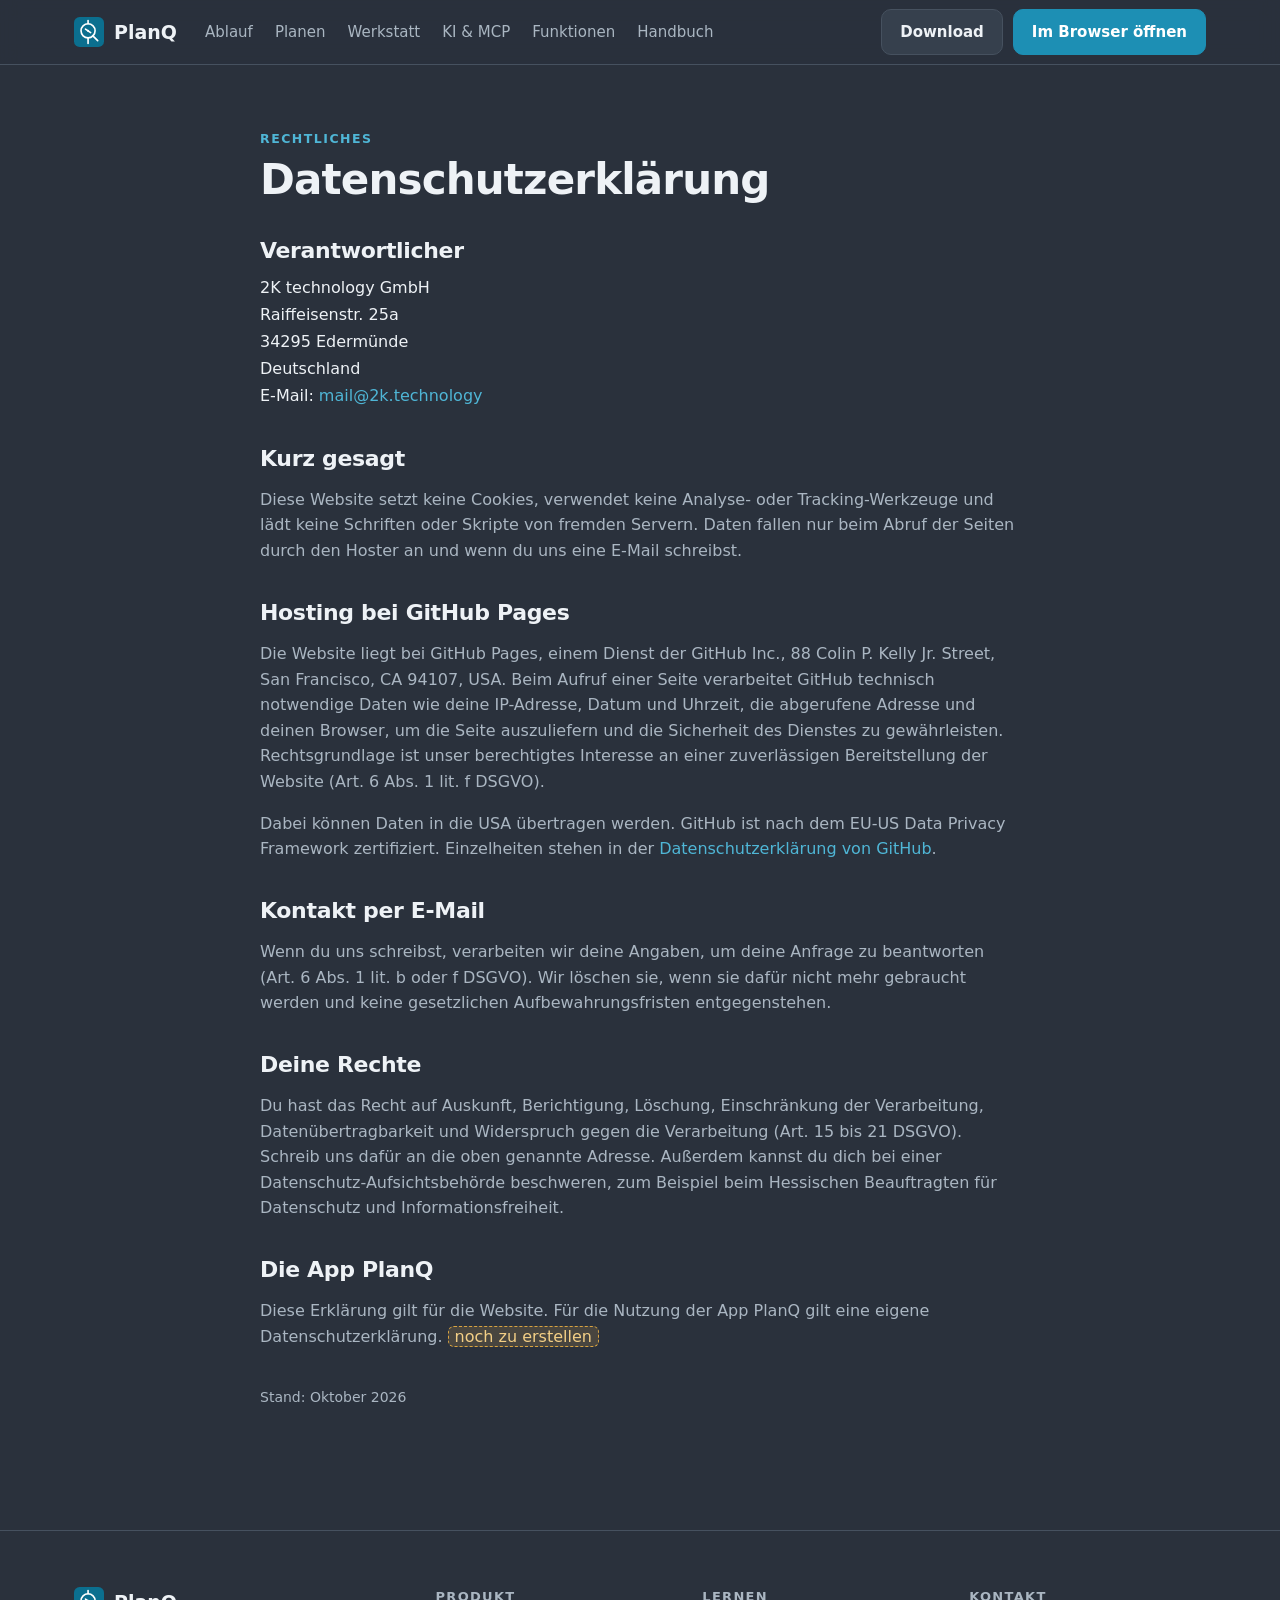
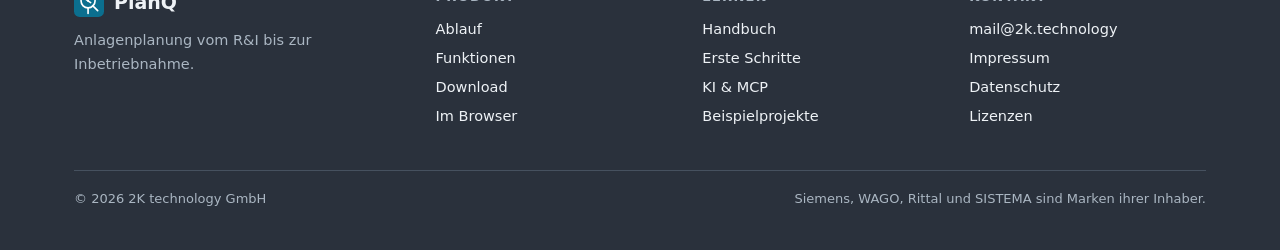
==== datenschutz.html @ 9663e70c "Add imprint and privacy pages Move the page styles into a shared style.css so all pages use the same" ====
<!doctype html>
<html lang="de" style="color-scheme:dark">
<head>
<meta charset="utf-8">
<meta name="viewport" content="width=device-width, initial-scale=1">
<title>Datenschutz · PlanQ</title>
<meta name="description" content="Datenschutzerklärung für die Website von PlanQ.">
<meta name="theme-color" content="#2a313c">
<link rel="icon" href="img/icon.svg" type="image/svg+xml">
<link rel="stylesheet" href="style.css">
</head>
<body>
<a class="skip" href="#inhalt">Zum Inhalt springen</a>

<header>
  <div class="wrap nav">
    <a class="brand" href="index.html"><img src="img/icon.svg" alt="">PlanQ</a>
    <ul>
      <li><a href="index.html#ablauf">Ablauf</a></li>
      <li><a href="index.html#planen">Planen</a></li>
      <li><a href="index.html#werkstatt">Werkstatt</a></li>
      <li><a href="index.html#ki">KI &amp; MCP</a></li>
      <li><a href="index.html#funktionen">Funktionen</a></li>
      <li><a href="#">Handbuch</a></li>
    </ul>
    <div class="btns">
      <a class="btn" href="#">Download</a>
      <a class="btn primary" href="#">Im Browser öffnen</a>
    </div>
  </div>
</header>

<main id="inhalt">
<div class="wrap legal">
<div class="eyebrow">Rechtliches</div>
<h1>Datenschutzerklärung</h1>
<h2>Verantwortlicher</h2>
<address>2K technology GmbH<br>Raiffeisenstr. 25a<br>34295 Edermünde<br>Deutschland<br>E-Mail: <a href="mailto:mail@2k.technology">mail@2k.technology</a></address>
<h2>Kurz gesagt</h2>
<p>Diese Website setzt keine Cookies, verwendet keine Analyse- oder Tracking-Werkzeuge und lädt keine Schriften oder Skripte von fremden Servern. Daten fallen nur beim Abruf der Seiten durch den Hoster an und wenn du uns eine E-Mail schreibst.</p>
<h2>Hosting bei GitHub Pages</h2>
<p>Die Website liegt bei GitHub Pages, einem Dienst der GitHub Inc., 88 Colin P. Kelly Jr. Street, San Francisco, CA 94107, USA. Beim Aufruf einer Seite verarbeitet GitHub technisch notwendige Daten wie deine IP-Adresse, Datum und Uhrzeit, die abgerufene Adresse und deinen Browser, um die Seite auszuliefern und die Sicherheit des Dienstes zu gewährleisten. Rechtsgrundlage ist unser berechtigtes Interesse an einer zuverlässigen Bereitstellung der Website (Art. 6 Abs. 1 lit. f DSGVO).</p>
<p>Dabei können Daten in die USA übertragen werden. GitHub ist nach dem EU-US Data Privacy Framework zertifiziert. Einzelheiten stehen in der <a href="https://docs.github.com/de/site-policy/privacy-policies/github-general-privacy-statement">Datenschutzerklärung von GitHub</a>.</p>
<h2>Kontakt per E-Mail</h2>
<p>Wenn du uns schreibst, verarbeiten wir deine Angaben, um deine Anfrage zu beantworten (Art. 6 Abs. 1 lit. b oder f DSGVO). Wir löschen sie, wenn sie dafür nicht mehr gebraucht werden und keine gesetzlichen Aufbewahrungsfristen entgegenstehen.</p>
<h2>Deine Rechte</h2>
<p>Du hast das Recht auf Auskunft, Berichtigung, Löschung, Einschränkung der Verarbeitung, Datenübertragbarkeit und Widerspruch gegen die Verarbeitung (Art. 15 bis 21 DSGVO). Schreib uns dafür an die oben genannte Adresse. Außerdem kannst du dich bei einer Datenschutz-Aufsichtsbehörde beschweren, zum Beispiel beim Hessischen Beauftragten für Datenschutz und Informationsfreiheit.</p>
<h2>Die App PlanQ</h2>
<p>Diese Erklärung gilt für die Website. Für die Nutzung der App PlanQ gilt eine eigene Datenschutzerklärung. <span class="todo">noch zu erstellen</span></p>
<p style="margin-top:36px;font-size:14px">Stand: Oktober 2026</p>
</div>
</main>

<footer>
  <div class="wrap">
    <div class="foot">
      <div><a class="brand" href="index.html"><img src="img/icon.svg" alt="">PlanQ</a><p style="color:var(--muted);margin:12px 0 0;max-width:280px">Anlagenplanung vom R&amp;I bis zur Inbetriebnahme.</p></div>
      <div><h4>Produkt</h4><ul><li><a href="index.html#ablauf">Ablauf</a></li><li><a href="index.html#funktionen">Funktionen</a></li><li><a href="#">Download</a></li><li><a href="#">Im Browser</a></li></ul></div>
      <div><h4>Lernen</h4><ul><li><a href="#">Handbuch</a></li><li><a href="#">Erste Schritte</a></li><li><a href="index.html#ki">KI &amp; MCP</a></li><li><a href="index.html#beispiele">Beispielprojekte</a></li></ul></div>
      <div><h4>Kontakt</h4><ul><li><a href="mailto:mail@2k.technology">mail@2k.technology</a></li><li><a href="impressum.html">Impressum</a></li><li><a href="datenschutz.html">Datenschutz</a></li><li><a href="#">Lizenzen</a></li></ul></div>
    </div>
    <div class="small"><span>© 2026 2K technology GmbH</span><span>Siemens, WAGO, Rittal und SISTEMA sind Marken ihrer Inhaber.</span></div>
  </div>
</footer>
</body>
</html>
---- style.css ----
:root{
  --bg:#2a313c; --bg2:#303844; --card:#36404d; --line:#46515f;
  --text:#eef2f6; --muted:#aab6c2; --accent:#4fb6d6; --accent-soft:rgba(79,182,214,.16); --accent-ink:#ffffff;
  --btn:#1d8fb4; --btn-hover:#2aa0c6;
  --shadow:0 1px 2px rgba(0,0,0,.18),0 10px 30px rgba(0,0,0,.25);
  --radius:14px;
}
*{box-sizing:border-box}
html{scroll-behavior:smooth}
body{margin:0;background:var(--bg);color:var(--text);font:16px/1.6 system-ui,-apple-system,"Segoe UI",Roboto,"Helvetica Neue",Arial,sans-serif;-webkit-font-smoothing:antialiased}
img{max-width:100%;height:auto;display:block}
a{color:var(--accent);text-decoration:none}
a:hover{text-decoration:underline}
.wrap{max-width:1180px;margin:0 auto;padding:0 24px}
.skip{position:absolute;left:-999px}
.skip:focus{left:16px;top:12px;background:var(--card);padding:6px 10px;z-index:10}

/* Header */
header{position:sticky;top:0;z-index:5;background:rgba(42,49,60,.9);backdrop-filter:blur(10px);border-bottom:1px solid var(--line)}
.nav{display:flex;align-items:center;gap:28px;height:64px}
.brand{display:flex;align-items:center;gap:10px;font-weight:700;font-size:19px;color:var(--text)}
.brand img{width:30px;height:30px}
.nav ul{display:flex;gap:22px;list-style:none;margin:0;padding:0;flex:1}
.nav ul a{color:var(--muted);font-size:15px}
.nav ul a:hover{color:var(--text);text-decoration:none}
.btn{display:inline-flex;align-items:center;gap:8px;padding:10px 18px;border-radius:10px;font-weight:600;font-size:15px;border:1px solid var(--line);background:var(--card);color:var(--text);white-space:nowrap}
.btn:hover{text-decoration:none;border-color:#6a7787}
.btn.primary{background:var(--btn);border-color:var(--btn);color:var(--accent-ink)}
.btn.primary:hover{background:var(--btn-hover)}
.nav .btns{display:flex;gap:10px}

/* Hero */
.hero{padding:72px 0 40px;background:radial-gradient(1100px 500px at 70% 0%,rgba(79,182,214,.16),transparent 70%),linear-gradient(180deg,#323b48 0%,var(--bg) 100%)}
.eyebrow{text-transform:uppercase;letter-spacing:.12em;font-size:12.5px;font-weight:700;color:var(--accent)}
h1{font-size:clamp(34px,5vw,56px);line-height:1.08;letter-spacing:-.02em;margin:14px 0 18px;max-width:900px}
.lead{font-size:19px;color:var(--muted);max-width:720px;margin:0 0 28px}
.cta{display:flex;flex-wrap:wrap;gap:12px}
.meta{margin-top:22px;font-size:14px;color:var(--muted);display:flex;flex-wrap:wrap;gap:8px 18px}
.meta span::before{content:"";display:inline-block;width:7px;height:7px;border-radius:50%;background:#4cc38a;margin-right:7px;vertical-align:1px}
.shot{border-radius:var(--radius);border:1px solid var(--line);background:var(--card);box-shadow:var(--shadow);overflow:hidden}
.hero .shot{margin-top:48px}
.caption{font-size:13.5px;color:var(--muted);margin-top:10px}

/* Sections */
section{padding:84px 0}
section.alt{background:var(--bg2)}
h2{font-size:clamp(28px,3.4vw,40px);line-height:1.15;letter-spacing:-.015em;margin:10px 0 14px}
.intro{color:var(--muted);font-size:18px;max-width:720px;margin:0 0 40px}

/* Process steps */
.steps{display:grid;grid-template-columns:repeat(4,1fr);gap:18px}
.step{background:var(--card);border:1px solid var(--line);border-radius:var(--radius);overflow:hidden;display:flex;flex-direction:column}
.step img{aspect-ratio:16/10;object-fit:cover;object-position:top left;border-bottom:1px solid var(--line)}
.step .body{padding:18px 20px 22px}
.num{display:inline-block;font-size:12px;font-weight:700;letter-spacing:.1em;color:var(--accent);text-transform:uppercase}
.step h3{margin:6px 0 6px;font-size:19px}
.step p{margin:0;color:var(--muted);font-size:15px}

/* Two-column split */
.split{display:grid;grid-template-columns:1fr 1.25fr;gap:56px;align-items:center}
.split.rev{grid-template-columns:1.25fr 1fr}
.split.rev .text{order:2}
.list{list-style:none;padding:0;margin:22px 0 0}
.list li{padding:10px 0 10px 34px;position:relative;border-top:1px solid var(--line)}
.list li:last-child{border-bottom:1px solid var(--line)}
.list b{display:block}
.list span{color:var(--muted);font-size:15px}
.list li::before{content:counter(li);counter-increment:li;position:absolute;left:0;top:11px;width:22px;height:22px;border-radius:50%;background:var(--accent-soft);color:var(--accent);font-size:12px;font-weight:700;display:grid;place-items:center}
.list{counter-reset:li}
.note{margin-top:20px;padding:12px 16px;border-left:3px solid var(--accent);background:var(--accent-soft);border-radius:0 10px 10px 0;font-size:15px}

/* Workshop devices */
.devices{display:grid;grid-template-columns:2.2fr 1fr;gap:20px;align-items:end}

/* Feature tiles */
.grid{display:grid;grid-template-columns:repeat(4,1fr);gap:18px}
.tile{background:var(--card);border:1px solid var(--line);border-radius:var(--radius);padding:20px}
.tile h3{font-size:16.5px;margin:10px 0 6px}
.tile p{margin:0;color:var(--muted);font-size:14.5px}
.ico{width:36px;height:36px;border-radius:9px;background:var(--accent-soft);display:grid;place-items:center}
.ico svg{width:20px;height:20px;stroke:var(--accent);fill:none;stroke-width:2;stroke-linecap:round;stroke-linejoin:round}

/* Examples */
.examples{display:grid;grid-template-columns:1fr 1fr;gap:22px}
.example{background:var(--card);border:1px solid var(--line);border-radius:var(--radius);overflow:hidden}
.example img{aspect-ratio:16/9;object-fit:cover;object-position:center top}
.example .body{padding:18px 22px 22px}
.example h3{margin:0 0 6px}
.example p{margin:0;color:var(--muted);font-size:15px}

/* Closing CTA band */
.band{background:linear-gradient(120deg,#17708f,#1d8fb4);color:#fff;border-radius:20px;padding:52px 48px;display:flex;align-items:center;justify-content:space-between;gap:30px;flex-wrap:wrap}
.band h2{margin:0 0 6px;color:#fff}
.band p{margin:0;color:#d4ebf3}
.band .btn{border-color:#fff;background:#fff;color:#17232c}
.band .btn.ghost{background:transparent;color:#fff;border-color:rgba(255,255,255,.55)}

footer{padding:56px 0 40px;border-top:1px solid var(--line);margin-top:84px;font-size:14.5px}
.foot{display:grid;grid-template-columns:1.4fr 1fr 1fr 1fr;gap:30px}
.foot h4{margin:0 0 10px;font-size:13px;text-transform:uppercase;letter-spacing:.1em;color:var(--muted)}
.foot ul{list-style:none;margin:0;padding:0}
.foot li{margin:6px 0}
.foot a{color:var(--text)}
.small{color:var(--muted);font-size:13px;margin-top:36px;border-top:1px solid var(--line);padding-top:18px;display:flex;justify-content:space-between;flex-wrap:wrap;gap:10px}

@media (max-width:980px){
  .nav ul{display:none}
  .steps{grid-template-columns:1fr 1fr}
  .grid{grid-template-columns:1fr 1fr}
  .split,.split.rev{grid-template-columns:1fr;gap:28px}
  .split.rev .text{order:0}
  .foot{grid-template-columns:1fr 1fr}
}
@media (max-width:620px){
  .wrap{padding:0 16px}
  .nav .btns .btn:not(.primary){display:none}
  .hero{padding-top:44px}
  section{padding:60px 0}
  .steps,.grid,.examples,.devices{grid-template-columns:1fr}
  .band{padding:36px 24px}
  .foot{grid-template-columns:1fr}
}

/* Legal pages */
.legal{padding:64px 0 24px;max-width:760px}
.legal h1{font-size:clamp(30px,4vw,42px);margin:8px 0 28px}
.legal h2{font-size:22px;margin:36px 0 10px}
.legal p,.legal li{color:var(--muted)}
.legal address{font-style:normal;color:var(--text);line-height:1.7}
.legal .todo{background:rgba(255,190,80,.14);border:1px dashed #d9a441;color:#f3cf86;border-radius:6px;padding:0 6px}
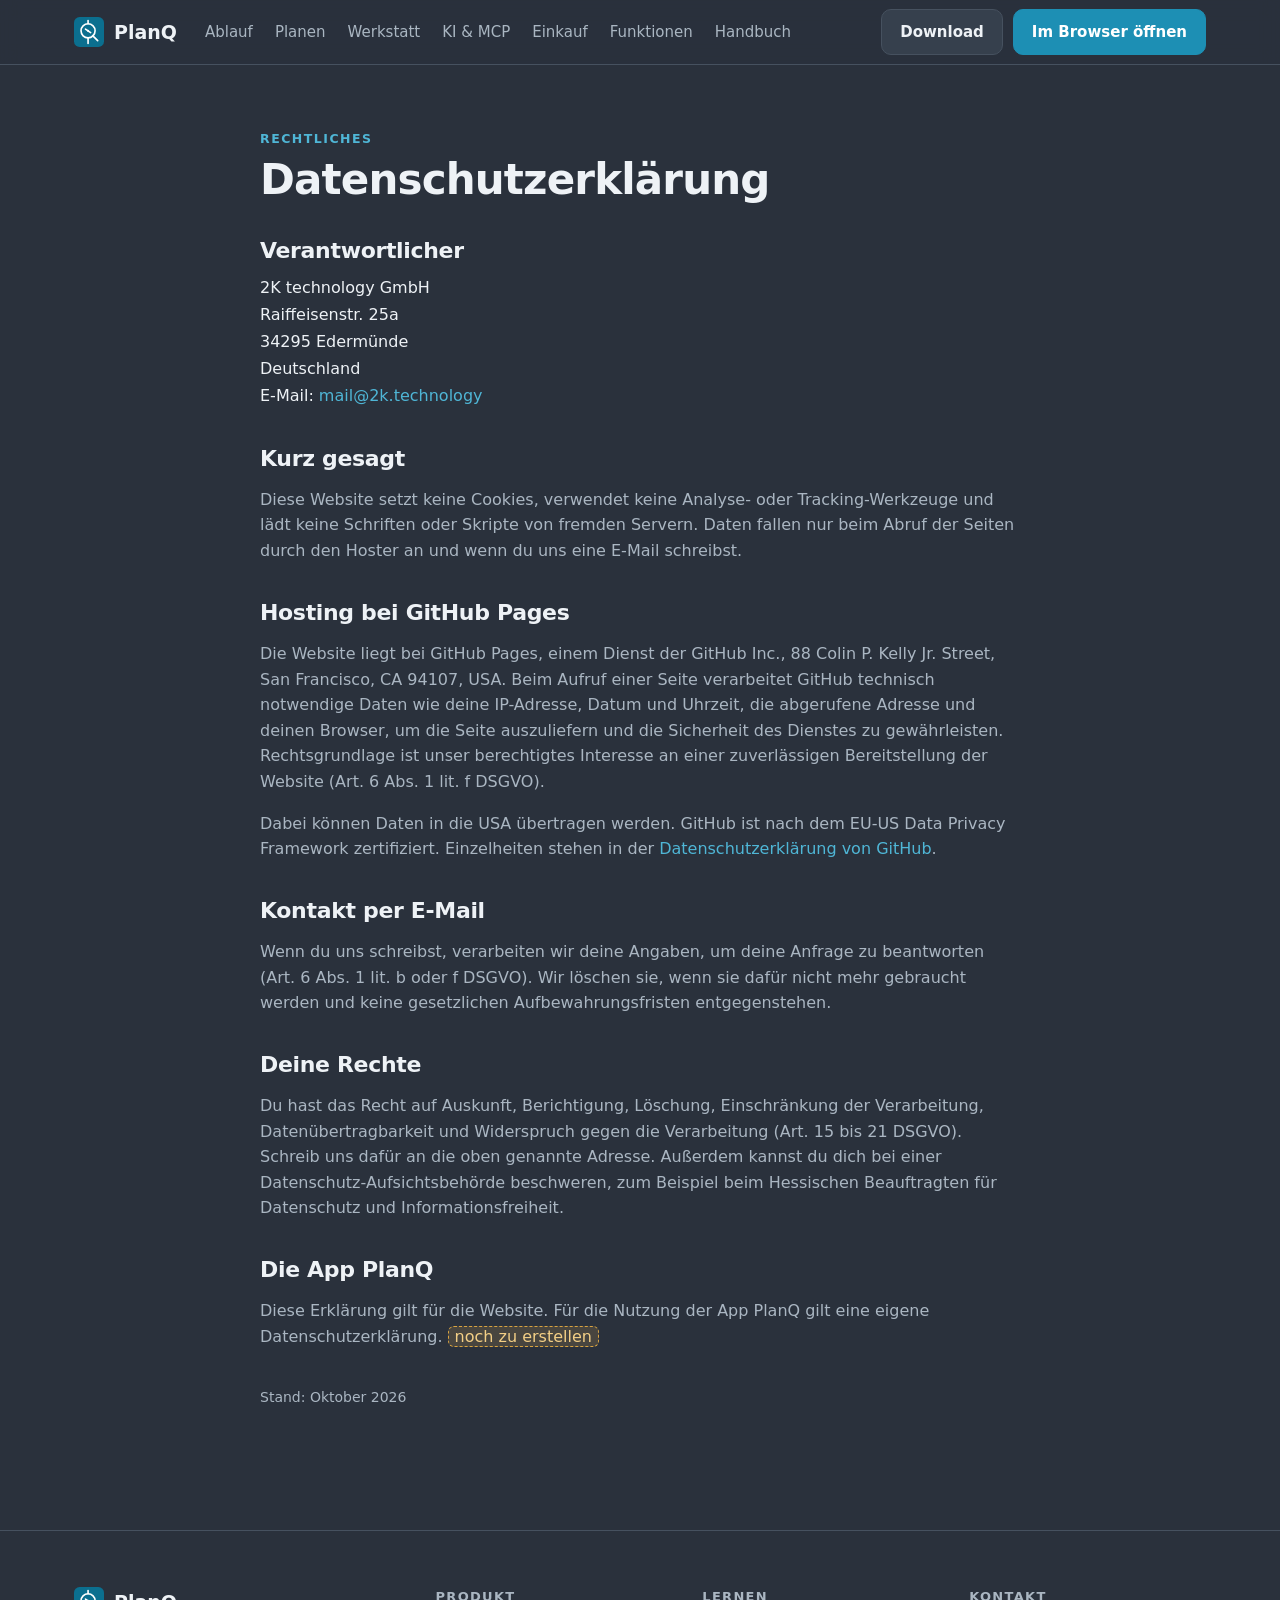
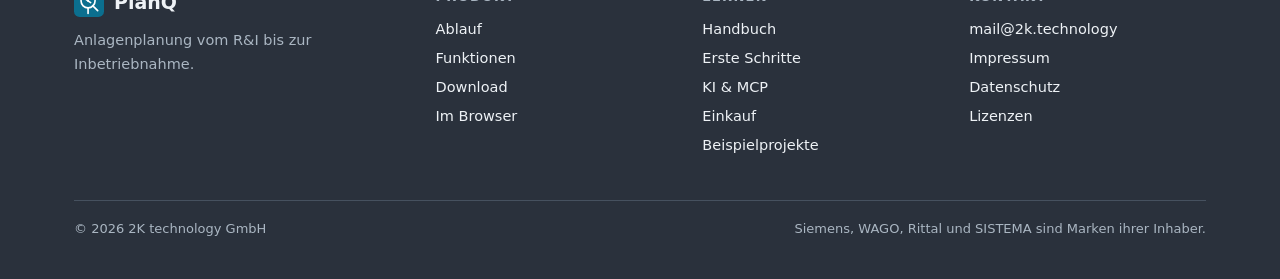
==== commit f31a9963: "Add purchasing section, feature row and fresh screenshots - Intro also mentions using PlanQ for just" ====
--- a/datenschutz.html
+++ b/datenschutz.html
@@ -20,6 +20,7 @@
       <li><a href="index.html#planen">Planen</a></li>
       <li><a href="index.html#werkstatt">Werkstatt</a></li>
       <li><a href="index.html#ki">KI &amp; MCP</a></li>
+      <li><a href="index.html#einkauf">Einkauf</a></li>
       <li><a href="index.html#funktionen">Funktionen</a></li>
       <li><a href="#">Handbuch</a></li>
     </ul>
@@ -56,7 +57,8 @@
     <div class="foot">
       <div><a class="brand" href="index.html"><img src="img/icon.svg" alt="">PlanQ</a><p style="color:var(--muted);margin:12px 0 0;max-width:280px">Anlagenplanung vom R&amp;I bis zur Inbetriebnahme.</p></div>
       <div><h4>Produkt</h4><ul><li><a href="index.html#ablauf">Ablauf</a></li><li><a href="index.html#funktionen">Funktionen</a></li><li><a href="#">Download</a></li><li><a href="#">Im Browser</a></li></ul></div>
-      <div><h4>Lernen</h4><ul><li><a href="#">Handbuch</a></li><li><a href="#">Erste Schritte</a></li><li><a href="index.html#ki">KI &amp; MCP</a></li><li><a href="index.html#beispiele">Beispielprojekte</a></li></ul></div>
+      <div><h4>Lernen</h4><ul><li><a href="#">Handbuch</a></li><li><a href="#">Erste Schritte</a></li><li><a href="index.html#ki">KI &amp; MCP</a></li>
+      <li><a href="index.html#einkauf">Einkauf</a></li><li><a href="index.html#beispiele">Beispielprojekte</a></li></ul></div>
       <div><h4>Kontakt</h4><ul><li><a href="mailto:mail@2k.technology">mail@2k.technology</a></li><li><a href="impressum.html">Impressum</a></li><li><a href="datenschutz.html">Datenschutz</a></li><li><a href="#">Lizenzen</a></li></ul></div>
     </div>
     <div class="small"><span>© 2026 2K technology GmbH</span><span>Siemens, WAGO, Rittal und SISTEMA sind Marken ihrer Inhaber.</span></div>
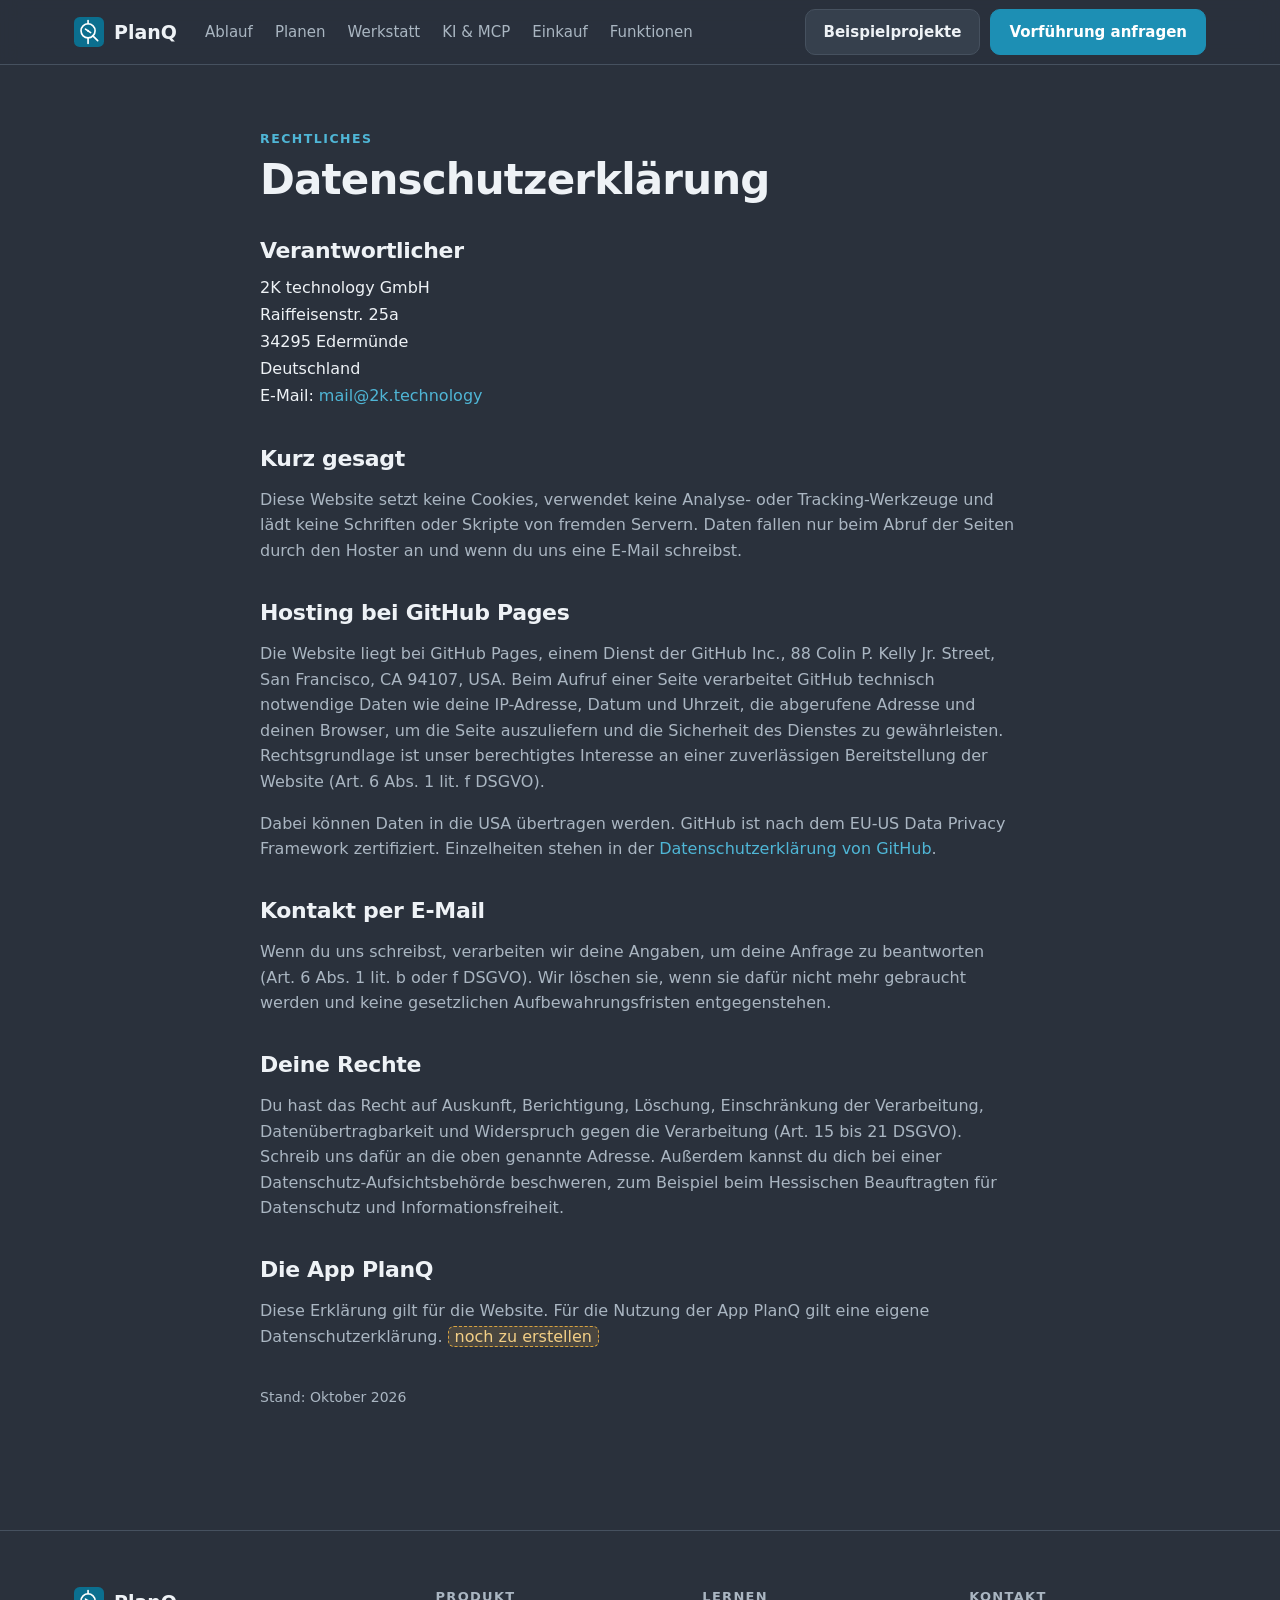
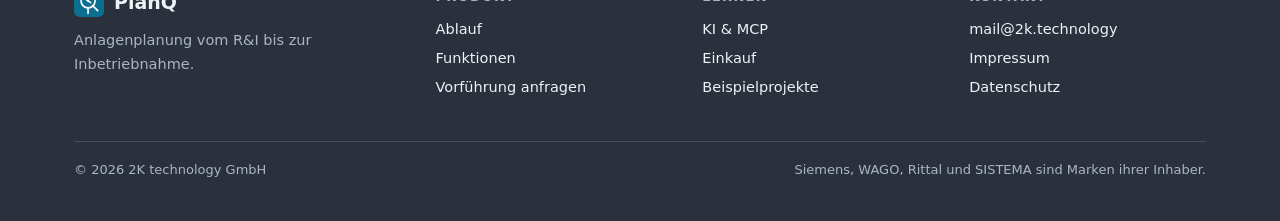
==== commit 0bcc3aa5: "Replace download and browser buttons with a demo request The web app and installers are not public y" ====
--- a/datenschutz.html
+++ b/datenschutz.html
@@ -22,11 +22,10 @@
       <li><a href="index.html#ki">KI &amp; MCP</a></li>
       <li><a href="index.html#einkauf">Einkauf</a></li>
       <li><a href="index.html#funktionen">Funktionen</a></li>
-      <li><a href="#">Handbuch</a></li>
     </ul>
     <div class="btns">
-      <a class="btn" href="#">Download</a>
-      <a class="btn primary" href="#">Im Browser öffnen</a>
+      <a class="btn" href="index.html#beispiele">Beispielprojekte</a>
+      <a class="btn primary" href="mailto:mail@2k.technology?subject=PlanQ%20Vorf%C3%BChrung">Vorführung anfragen</a>
     </div>
   </div>
 </header>
@@ -56,10 +55,10 @@
   <div class="wrap">
     <div class="foot">
       <div><a class="brand" href="index.html"><img src="img/icon.svg" alt="">PlanQ</a><p style="color:var(--muted);margin:12px 0 0;max-width:280px">Anlagenplanung vom R&amp;I bis zur Inbetriebnahme.</p></div>
-      <div><h4>Produkt</h4><ul><li><a href="index.html#ablauf">Ablauf</a></li><li><a href="index.html#funktionen">Funktionen</a></li><li><a href="#">Download</a></li><li><a href="#">Im Browser</a></li></ul></div>
-      <div><h4>Lernen</h4><ul><li><a href="#">Handbuch</a></li><li><a href="#">Erste Schritte</a></li><li><a href="index.html#ki">KI &amp; MCP</a></li>
+      <div><h4>Produkt</h4><ul><li><a href="index.html#ablauf">Ablauf</a></li><li><a href="index.html#funktionen">Funktionen</a></li><li><a href="mailto:mail@2k.technology?subject=PlanQ%20Vorf%C3%BChrung">Vorführung anfragen</a></li></ul></div>
+      <div><h4>Lernen</h4><ul><li><a href="index.html#ki">KI &amp; MCP</a></li>
       <li><a href="index.html#einkauf">Einkauf</a></li><li><a href="index.html#beispiele">Beispielprojekte</a></li></ul></div>
-      <div><h4>Kontakt</h4><ul><li><a href="mailto:mail@2k.technology">mail@2k.technology</a></li><li><a href="impressum.html">Impressum</a></li><li><a href="datenschutz.html">Datenschutz</a></li><li><a href="#">Lizenzen</a></li></ul></div>
+      <div><h4>Kontakt</h4><ul><li><a href="mailto:mail@2k.technology">mail@2k.technology</a></li><li><a href="impressum.html">Impressum</a></li><li><a href="datenschutz.html">Datenschutz</a></li></ul></div>
     </div>
     <div class="small"><span>© 2026 2K technology GmbH</span><span>Siemens, WAGO, Rittal und SISTEMA sind Marken ihrer Inhaber.</span></div>
   </div>
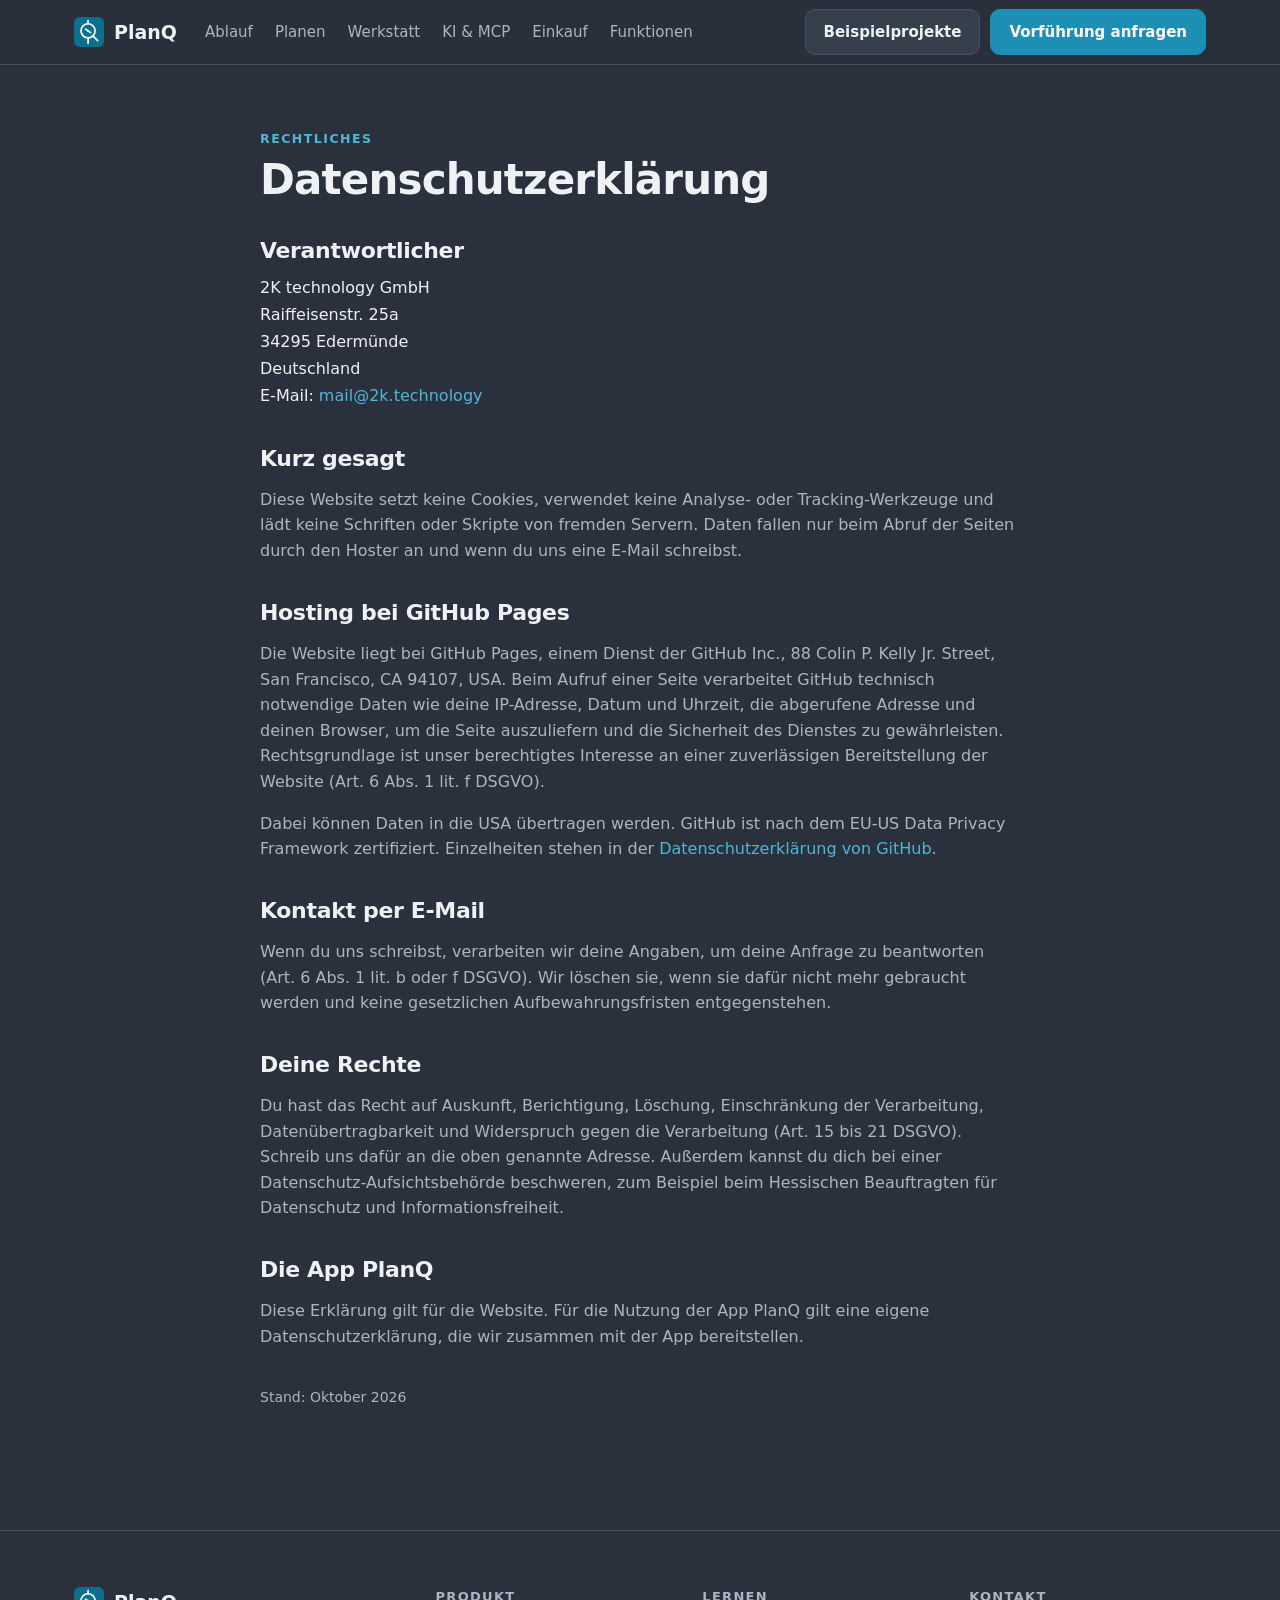
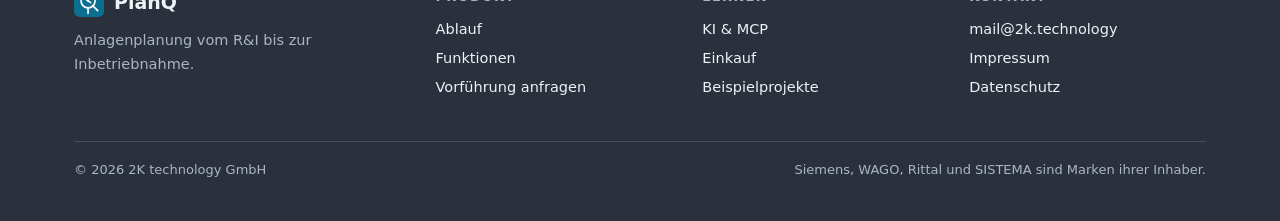
==== commit 8500733a: "Imprint: add commercial register and VAT ID Co-Authored-By: Claude Opus 5.5 (1M context) <noreply@an" ====
--- a/datenschutz.html
+++ b/datenschutz.html
@@ -46,7 +46,7 @@
 <h2>Deine Rechte</h2>
 <p>Du hast das Recht auf Auskunft, Berichtigung, Löschung, Einschränkung der Verarbeitung, Datenübertragbarkeit und Widerspruch gegen die Verarbeitung (Art. 15 bis 21 DSGVO). Schreib uns dafür an die oben genannte Adresse. Außerdem kannst du dich bei einer Datenschutz-Aufsichtsbehörde beschweren, zum Beispiel beim Hessischen Beauftragten für Datenschutz und Informationsfreiheit.</p>
 <h2>Die App PlanQ</h2>
-<p>Diese Erklärung gilt für die Website. Für die Nutzung der App PlanQ gilt eine eigene Datenschutzerklärung. <span class="todo">noch zu erstellen</span></p>
+<p>Diese Erklärung gilt für die Website. Für die Nutzung der App PlanQ gilt eine eigene Datenschutzerklärung, die wir zusammen mit der App bereitstellen.</p>
 <p style="margin-top:36px;font-size:14px">Stand: Oktober 2026</p>
 </div>
 </main>
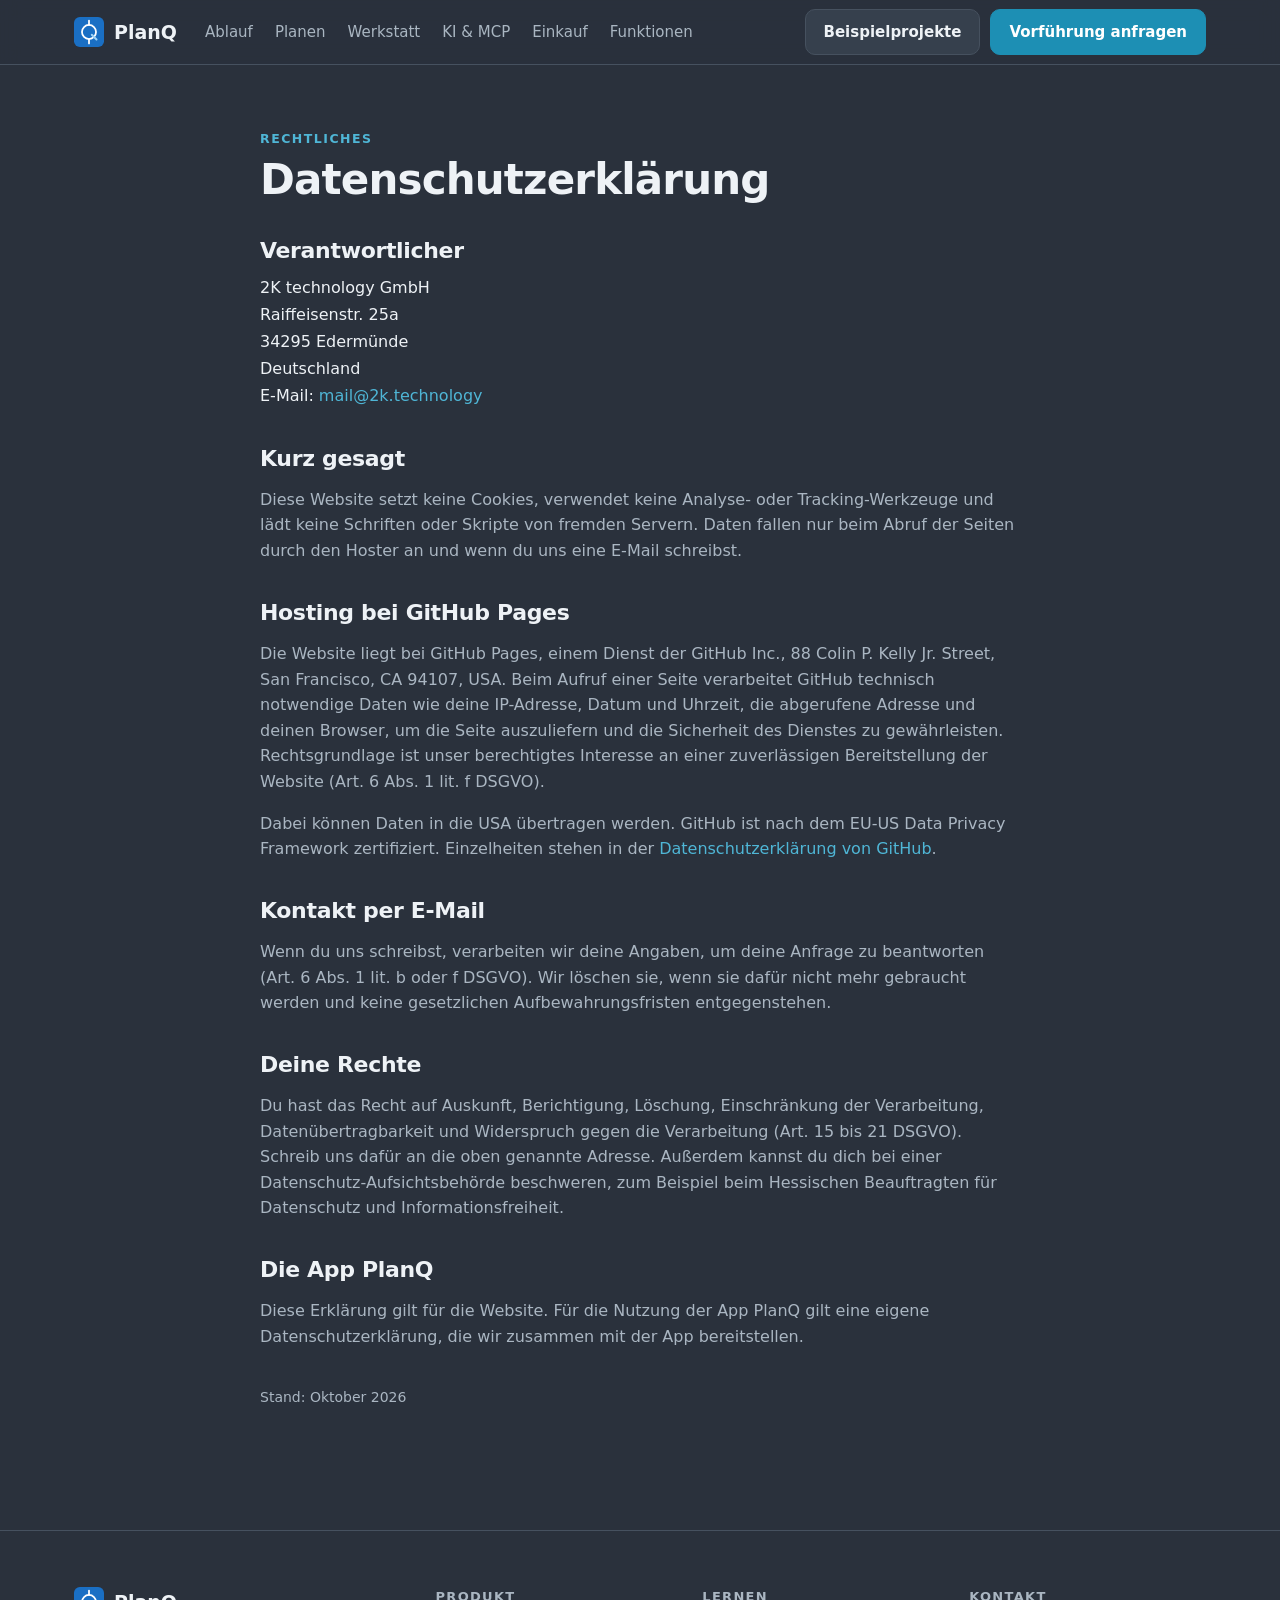
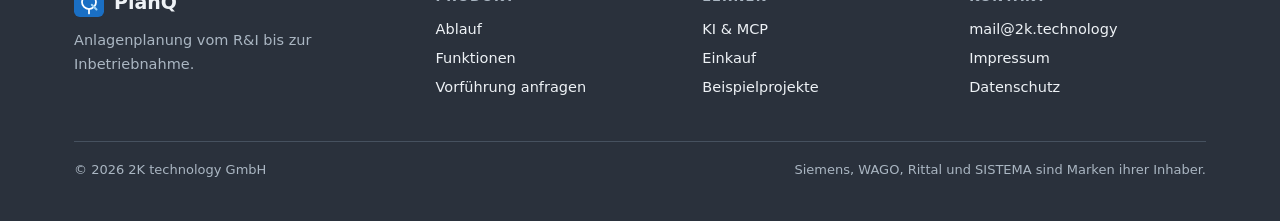
==== commit 7f8518e3: "New PlanQ icon from Kristian's sketch Co-Authored-By: Claude Opus 5.5 <noreply@anthropic.com> Claude" ====
--- a/datenschutz.html
+++ b/datenschutz.html
@@ -7,6 +7,7 @@
 <meta name="description" content="Datenschutzerklärung für die Website von PlanQ.">
 <meta name="theme-color" content="#2a313c">
 <link rel="icon" href="img/icon.svg" type="image/svg+xml">
+<link rel="apple-touch-icon" href="img/apple-touch-icon.png">
 <link rel="stylesheet" href="style.css">
 </head>
 <body>
